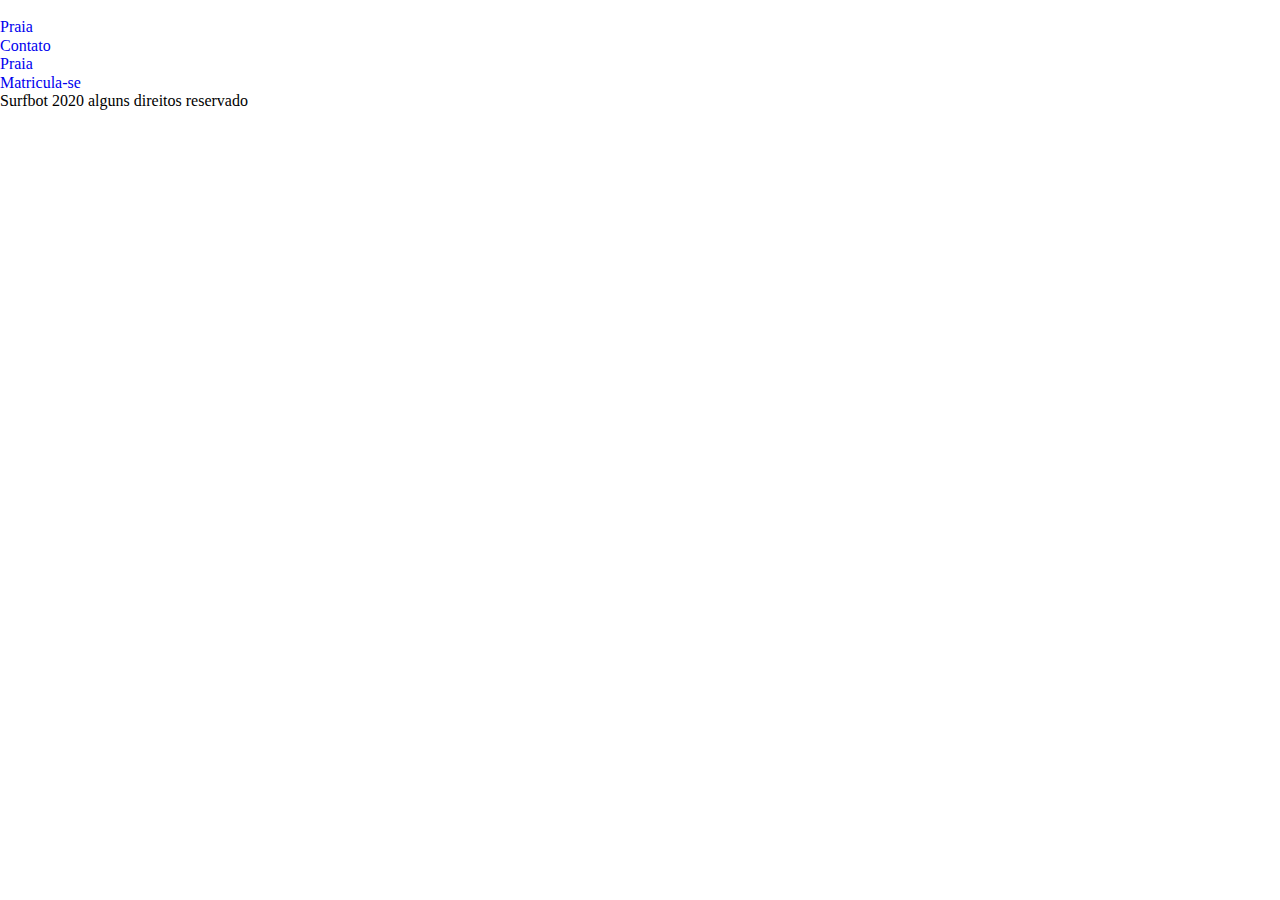
==== matricula.html @ 3543c526 "index" ====
<!DOCTYPE html>
<html lang="pt-pt">

<head>
    <meta charset="UTF-8">
    <meta name="viewport" content="width=device-width, initial-scale=1.0">
    <title>Faça sua matricula na Surfbot</title>
    <link rel="stylesheet" href="css/normalize.css">
    <link rel="stylesheet" href="css/reset.css">
    <link rel="stylesheet" href="css/grid.css">
    <link rel="stylesheet" href="css/style.css">
</head>

<body>
    <header>
        <div class="menu">
            <a href=""><img src="" alt=""></a>
            <div class="nav">
                <nav>
                    <li><a href="#">Praia</a></li>
                    <li><a href="#">Contato</a></li>
                    <li><a href="#">Praia</a></li>
                    <li><a href="#">Matricula-se</a></li>
                </nav>
            </div>
        </div>
    </header>

    <footer>
        <p>Surfbot 2020 alguns direitos reservado</p>
        <img src="" alt="">
    </footer>
</body>

</html>
---- css/grid.css ----
*, *:before, *:after {
  -webkit-box-sizing: border-box; 
  -moz-box-sizing: border-box; 
  box-sizing: border-box;
}

.container {
	width: 960px;
	margin: 0 auto;
	padding: 0px;
	position: relative;
}

.container:after, .container:before {
	content: " ";
	display: table;
}

.container:after {
	clear: both;
}

.grid-1, .grid-2, .grid-3, .grid-4, .grid-5, .grid-6, .grid-7, .grid-8, .grid-9, .grid-10, .grid-11, .grid-12, .grid-1-3 {
	float: left;
	margin-left: 10px;
	margin-right: 10px;
}

.grid-1 	{width: 40px;}
.grid-2 	{width: 100px;}
.grid-3 	{width: 160px;}
.grid-4 	{width: 220px;}
.grid-5 	{width: 280px;}
.grid-6 	{width: 340px;}
.grid-7 	{width: 400px;}
.grid-8 	{width: 460px;}
.grid-9 	{width: 520px;}
.grid-10 	{width: 580px;}
.grid-11 	{width: 640px;}
.grid-12 	{width: 700px;}
.grid-1-3	{width: 300px;}

@media only screen and (min-width: 768px) and (max-width: 959px) {
	.container {
		width: 768px;
	}

	.grid-1 	{width: 28px;}
	.grid-2 	{width: 76px;}
	.grid-3 	{width: 124px;}
	.grid-4 	{width: 172px;}
	.grid-5 	{width: 220px;}
	.grid-6 	{width: 268px;}
	.grid-7 	{width: 316px;}
	.grid-8 	{width: 364px;}
	.grid-9 	{width: 412px;}
	.grid-10 	{width: 460px;}
	.grid-11 	{width: 508px;}
	.grid-12 	{width: 556px;}
	.grid-1-3	{width: 236px;}
} 

@media only screen and (max-width: 767px) {
	.container {
		width: 300px;
	}

	.grid-1, .grid-2, .grid-3, .grid-4, .grid-5, .grid-6, .grid-7, .grid-8, .grid-9, .grid-10, .grid-11, .grid-12, .grid-1-3 {
		width: 300px;
		margin-bottom: 20px;
		float: none;
	}
}
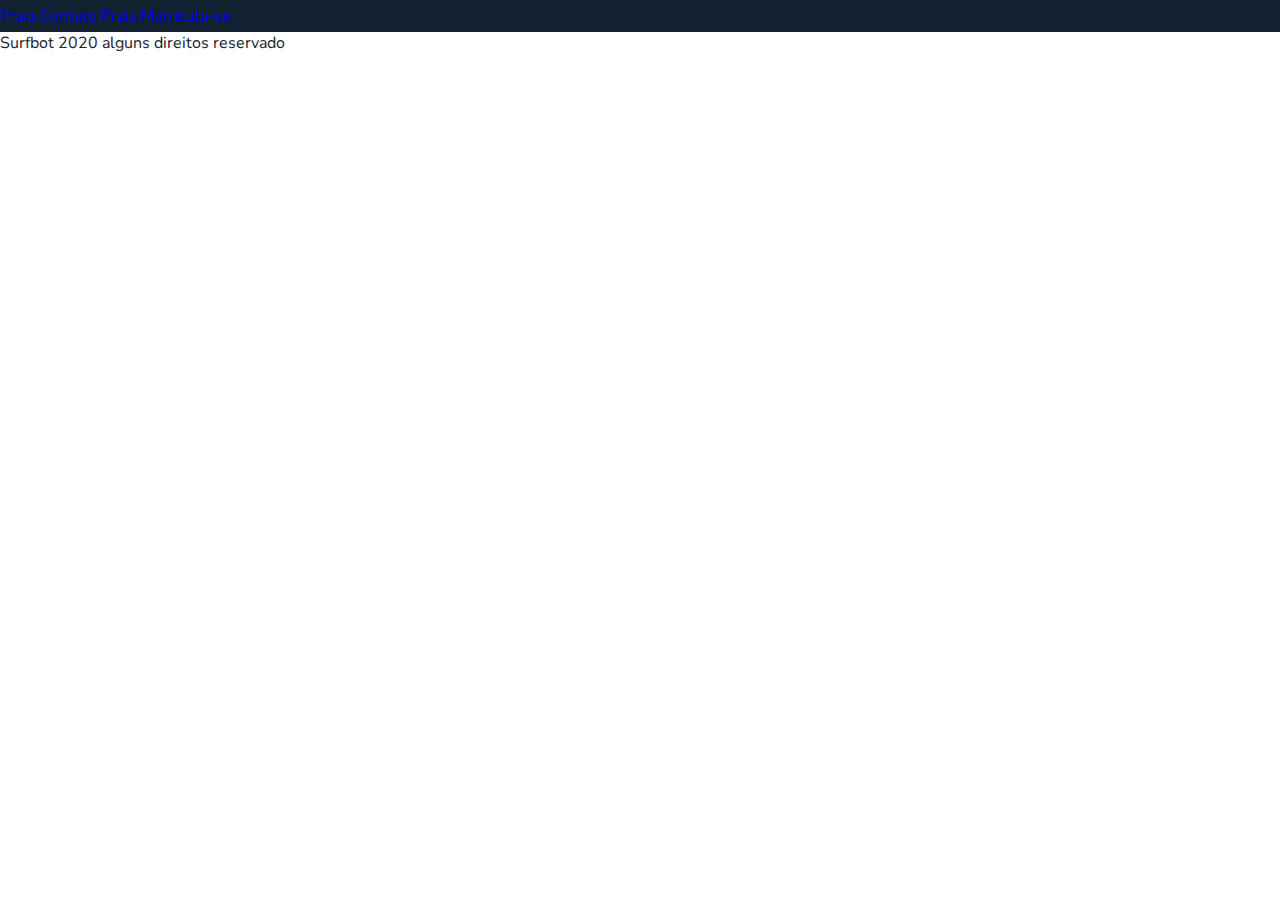
==== commit 5a998b78: "up" ====
--- a/matricula.html
+++ b/matricula.html
@@ -4,10 +4,8 @@
 <head>
     <meta charset="UTF-8">
     <meta name="viewport" content="width=device-width, initial-scale=1.0">
+    <link href="https://fonts.googleapis.com/css2?family=Alice&family=Nunito:ital,wght@0,700;1,400&display=swap" rel="stylesheet">
     <title>Faça sua matricula na Surfbot</title>
-    <link rel="stylesheet" href="css/normalize.css">
-    <link rel="stylesheet" href="css/reset.css">
-    <link rel="stylesheet" href="css/grid.css">
     <link rel="stylesheet" href="css/style.css">
 </head>
 
--- a/css/style.css
+++ b/css/style.css
@@ -0,0 +1,143 @@
+/* RESET */
+* {
+    box-sizing: border-box;
+}
+
+body {
+    font-family: 'Nunito', sans-serif;
+    color: #17222D;
+}
+
+body, p, h1, h2, h3, ul , li {
+    padding: 0;
+    margin: 0;
+}
+
+ul, li {
+    list-style: none;
+}
+
+img {
+    display: block;
+    max-width: 100%;
+}
+
+a {
+    text-decoration: none;
+}
+
+p {
+    font-family: 'Nunito', sans-serif;
+}
+
+/* GRID */
+
+.container {
+    max-width: 1200px;
+    margin: 0 auto;
+}
+
+.container::after, .container::before {
+    content: '';
+    display: table;
+    clear: both;
+}
+
+.grid-1, .grid-2, .grid-3, .grid-4, .grid-5, .grid-6, .grid-7, .grid-8, .grid-9, .grid-10, .grid-11, .grid-12 {
+    display: block;
+    min-height: 1px;
+    float: left;
+    margin-left: 15px;
+    margin-right: 15px;
+}
+
+.grid-1 {
+    width: calc(8.333% - 30px);
+}
+
+.grid-2 {
+    width: calc(16.666% - 30px);
+}
+
+.grid-3 {
+    width: calc(25% - 30px);
+}
+
+.grid-4 {
+    width: calc(33.333% - 30px);
+}
+
+.grid-5 {
+    width: calc(41.666% - 30px);
+}
+
+.grid-6 {
+    width: calc(50% - 30px);
+}
+
+.grid-7 {
+    width: calc(58.333% - 30px);
+}
+
+.grid-8 {
+    width: calc(66.666% - 30px);
+}
+
+.grid-9 {
+    width: calc(75% - 30px);
+}
+
+.grid-10 {
+    width: calc(83.333% - 30px);
+}
+
+.grid-11 {
+    width: calc(91.666% - 30px);
+}
+
+.grid-12 {
+    width: calc(100% - 30px);
+}
+
+@media only screen and (max-width: 768px) { 
+    .container {
+        max-width: 300px;
+    }
+    .grid-1, .grid-2, .grid-3, .grid-4, .grid-5, .grid-6, .grid-7, .grid-8, .grid-9, .grid-10, .grid-11, .grid-12 {
+        display: block;
+        float: none;
+        width: 100%;
+        margin-left: 0;
+        margin-right: 0;
+    }
+ }
+
+ /* HEADER */
+
+ .mensage {
+     width: 100%;
+     background-color: #1188EE;
+ }
+ .mensage p {
+     font-size: 14px;
+     padding: 10px 0;
+     color: #fff;
+ }
+
+ header {
+     background-color: #112130;
+     display: flex;
+     align-items: center;
+     padding: 5px 0;
+ }
+ header img {
+     height: 100%;
+ }
+
+ header nav {
+    text-align: end;
+ }
+
+ header nav li {
+     display: inline-block;
+ }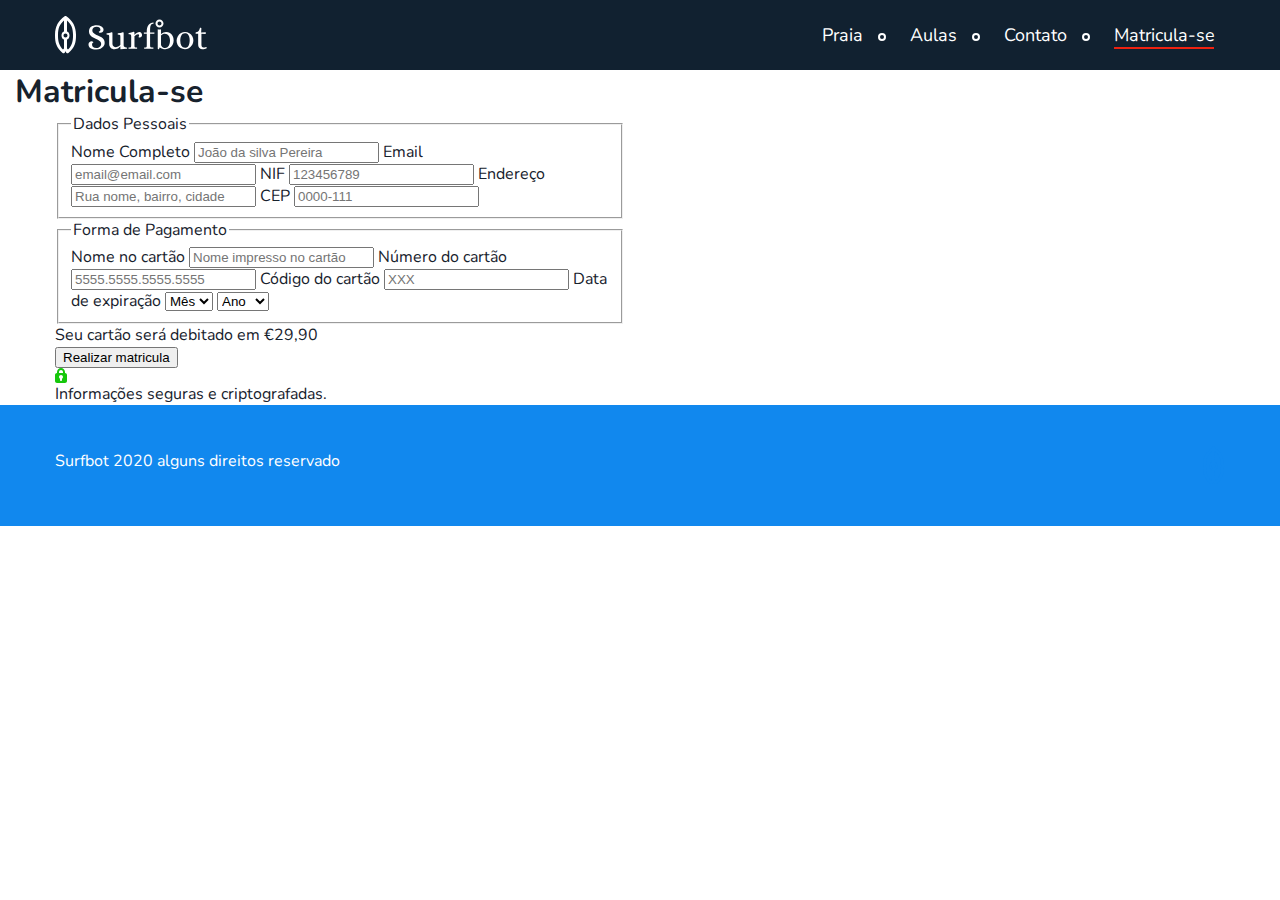
==== commit 398678e2: "up" ====
--- a/matricula.html
+++ b/matricula.html
@@ -4,29 +4,115 @@
 <head>
     <meta charset="UTF-8">
     <meta name="viewport" content="width=device-width, initial-scale=1.0">
-    <link href="https://fonts.googleapis.com/css2?family=Alice&family=Nunito:ital,wght@0,700;1,400&display=swap" rel="stylesheet">
-    <title>Faça sua matricula na Surfbot</title>
+    <link href="https://fonts.googleapis.com/css2?family=Alice&family=Nunito:wght@400;700&display=swap"
+        rel="stylesheet">
+    <title>Complete sua matricula na Surfbot</title>
     <link rel="stylesheet" href="css/style.css">
 </head>
 
 <body>
     <header>
-        <div class="menu">
-            <a href=""><img src="" alt=""></a>
-            <div class="nav">
-                <nav>
-                    <li><a href="#">Praia</a></li>
-                    <li><a href="#">Contato</a></li>
-                    <li><a href="#">Praia</a></li>
-                    <li><a href="#">Matricula-se</a></li>
-                </nav>
-            </div>
+        <div class="header-menu container">
+            <a class="grid-4" href="index.html">
+                <img src="assets/surfbot-logo.svg" alt="logo surfbot">
+            </a>
+            <nav class="grid-8">
+                <li><a href="#praia">Praia</a></li>
+                <li><a href="#aulas">Aulas</a></li>
+                <li><a href="#contato">Contato</a></li>
+                <li><a href="matricula.html">Matricula-se</a></li>
+            </nav>
         </div>
     </header>
 
+    <section class="info-matricula">
+            <h1 class="container grid-12">Matricula-se</h1>
+    </section>
+
+    <section class="cadastro">
+        <div class="container">
+            <div class="matricula grid-6">
+                <form action="" class="">
+                    <fieldset>
+                        <legend>Dados Pessoais</legend>
+                        <label for="name">Nome Completo</label>
+                        <input type="text" placeholder="João da silva Pereira" name="name">
+
+                        <label for="email">Email</label>
+                        <input type="email" placeholder="email@email.com" name="email">
+
+                        <label for="nif">NIF</label>
+                        <input type="text" placeholder="123456789" name="nif">
+
+                        <label for="endereço">Endereço</label>
+                        <input type="text" placeholder="Rua nome, bairro, cidade" name="endereço">
+
+                        <label for="cep">CEP</label>
+                        <input type="text" placeholder="0000-111" name="cep">
+                    </fieldset>
+
+                    <fieldset>
+                        <legend>Forma de Pagamento</legend>
+
+                        <label for="name-card">Nome no cartão</label>
+                        <input type="text" placeholder="Nome impresso no cartão" name="name-card">
+
+                        <label for="numero-card">Número do cartão</label>
+                        <input type="text" placeholder="5555.5555.5555.5555" name="numero-card">
+
+                        <label for="codigocard">Código do cartão</label>
+                        <input type="text" placeholder="XXX" name="codigo-card">
+
+                        <label for="data-ex">Data de expiração</label>
+                        <select name="mes" id="data-ex">
+                            <option selected>Mês</option>
+                            <option value="1">1</option>
+                            <option value="2">2</option>
+                            <option value="3">3</option>
+                            <option value="4">4</option>
+                            <option value="5">5</option>
+                            <option value="6">6</option>
+                            <option value="7">7</option>
+                            <option value="8">8</option>
+                            <option value="9">9</option>
+                            <option value="10">10</option>
+                            <option value="11">11</option>
+                            <option value="12">12</option>
+                        </select>
+
+                        <select name="ano">
+                            <option selected>Ano</option>
+                            <option value="2020">2020</option>
+                            <option value="2021">2021</option>
+                            <option value="2022">2022</option>
+                            <option value="2023">2023</option>
+                            <option value="2024">2024</option>
+                            <option value="2025">2025</option>
+                            <option value="2026">2026</option>
+                            <option value="2027">2027</option>
+                            <option value="2028">2028</option>
+                            <option value="2029">2029</option>
+                            <option value="2030">2030</option>
+                        </select>
+                    </fieldset>
+
+                    <p>Seu cartão será debitado em €29,90</p>
+                    <button type="submit">Realizar matricula</button>
+                    <p><img src="assets/cadeado.svg" alt="">Informações seguras e criptografadas.</p>
+                </form>
+            </div>
+
+        </div>
+    </section>
+
     <footer>
-        <p>Surfbot 2020 alguns direitos reservado</p>
-        <img src="" alt="">
+        <div class="container">
+            <p class="grid-11">Surfbot 2020 alguns direitos reservado</p>
+            <a href="" class="grid-1">
+                <img src="assets/surfbot-icon.svg" alt="Logo">
+            </a>
+
+        </div>
     </footer>
 </body>
 
--- a/css/style.css
+++ b/css/style.css
@@ -51,93 +51,551 @@
     margin-right: 15px;
 }
 
-.grid-1 {
-    width: calc(8.333% - 30px);
-}
-
-.grid-2 {
-    width: calc(16.666% - 30px);
-}
-
-.grid-3 {
-    width: calc(25% - 30px);
-}
-
-.grid-4 {
-    width: calc(33.333% - 30px);
-}
-
-.grid-5 {
-    width: calc(41.666% - 30px);
-}
-
-.grid-6 {
-    width: calc(50% - 30px);
-}
-
-.grid-7 {
-    width: calc(58.333% - 30px);
-}
-
-.grid-8 {
-    width: calc(66.666% - 30px);
-}
-
-.grid-9 {
-    width: calc(75% - 30px);
-}
-
-.grid-10 {
-    width: calc(83.333% - 30px);
-}
-
-.grid-11 {
-    width: calc(91.666% - 30px);
-}
-
-.grid-12 {
-    width: calc(100% - 30px);
-}
-
-@media only screen and (max-width: 768px) { 
+.grid-1 {width: 70px;}
+.grid-2 {width: 170px;}
+.grid-3 {width: 270px;}
+.grid-4 {width: 370px;}
+.grid-5 {width: 470px;}
+.grid-6 {width: 570px;}
+.grid-7 {width: 670px;}
+.grid-8 {width: 770px;}
+.grid-9 {width: 870px;}
+.grid-10 {width: 970px;}
+.grid-11 {width: 1070px;}
+.grid-12 {width: 1170px;}
+.grid-1-3 {width: 370px;}
+
+@media only screen and (min-width: 500px) and  (max-width: 768px) { 
     .container {
-        max-width: 300px;
+        max-width: 600px;
     }
-    .grid-1, .grid-2, .grid-3, .grid-4, .grid-5, .grid-6, .grid-7, .grid-8, .grid-9, .grid-10, .grid-11, .grid-12 {
-        display: block;
-        float: none;
-        width: 100%;
-        margin-left: 0;
-        margin-right: 0;
-    }
+
+    .grid-1 {width: 70px;}
+    .grid-2 {width: 170px;}
+    .grid-3 {width: 270px;}
+    .grid-4 {width: 370px;}
+    .grid-5 {width: 470px;}
+    .grid-6 {width: 570px;}
+    .grid-7 {width: 670px;}
+    .grid-8 {width: 770px;}
+    .grid-9 {width: 870px;}
+    .grid-10 {width: 970px;}
+    .grid-11 {width: 1070px;}
+    .grid-12 {width: 1170px;}
+    .grid-1-3 {width: 370px;}
  }
 
  /* HEADER */
 
- .mensage {
+ .header-info {
      width: 100%;
      background-color: #1188EE;
  }
- .mensage p {
+ .header-info p {
      font-size: 14px;
-     padding: 10px 0;
-     color: #fff;
- }
-
- header {
+     padding: 5px 0;
+     color: rgba(255, 255, 255, 0.774);
+ }
+
+ header  {
      background-color: #112130;
-     display: flex;
-     align-items: center;
-     padding: 5px 0;
- }
- header img {
-     height: 100%;
- }
-
- header nav {
+     width: 100%;
+ }
+
+ .header-menu {
+    display: flex;
+    align-items: center;
+    padding: 5px 0;
+ }
+
+ .header-menur,a {
+     padding: 11px 0;
+ }
+
+ .header-menu nav {
     text-align: end;
  }
 
- header nav li {
+ .header-menu nav li {
      display: inline-block;
- }+ }
+
+ .header-menu nav li a {
+    font-family: 'Nunito', sans-serif;
+    font-size: 1.125em;
+    color: #fff;
+    padding: 10px;
+}
+
+.header-menu nav li a::after {
+    content: "";
+    display: inline-block;
+    width: 8px;
+    height: 8px;
+    box-sizing: border-box;
+    border-radius: 50%;
+    border: 2px solid #fff;
+    margin-left: 15px;
+}
+
+.header-menu nav li:last-child a::after {
+    display: block;
+    width: 100px;
+    height: 2px;
+    border: none;
+    border-radius: 0;
+    margin-left: 10px;
+    background: #EE2211;
+    position: absolute;
+}
+
+/* Intro */
+.intro {
+    padding: 260px 0 60px 0;
+    background: url("../assets/bg-intro.jpg") no-repeat center center;
+    background-size: cover;
+}
+
+.intro h1 {
+    font-size: 64px;
+    color: #fff;
+    font-family: Alice, serif;
+}
+
+.intro form {
+    display: flex;
+    flex-wrap: wrap;
+    margin-top: 20px;
+}
+
+.intro form label {
+    display: none;
+}
+
+.intro form input {
+    margin-left: auto;
+    flex: 1;
+    max-width: 285px;
+    outline: none;
+    border: none;
+    padding: 15px;
+    border-radius: 5px 0 0 5px;
+    box-shadow: 0px 5px 5px rgba(23, 34, 45, 0.4);
+}
+
+.intro form button {
+    border-radius: 0 5px 5px 0;
+    border: none;
+    background-color: #EE2211;
+    font-family: 'Nunito', sans-serif;
+    color: #fff;
+    text-transform: uppercase;
+    box-shadow: 0px 5px 3px rgba(23, 34, 45, 0.4);
+    font-size: 1.125em;
+    font-weight: bold;
+    padding: 10px;
+    cursor: pointer;
+}
+
+.intro form button img {
+    margin: 6px 0 0 10px;
+    display: inline-block;
+}
+
+/* Praia */
+/* Praia Info*/
+.praia {
+    padding: 60px 0;
+}
+
+.praia-info .mapa{
+    position: relative;
+    top: -60px;
+    left: 15px;   
+}
+
+.praia-info h3 {
+    font-size: 14px;
+    font-family: Nunito, sans-serif;
+    text-transform: uppercase;
+    font-weight: bold;
+    margin-top: -30px;
+    margin-left: 15px;
+}
+
+.praia-info h3::before {
+    content: "";
+    display: inline-block;
+    margin-right: 10px;
+    box-sizing: border-box;
+    width: 8px;
+    height: 8px;
+    border: 2px solid #EE2211;
+    border-radius: 50%;
+}
+
+.praia-info ul {
+    margin-left: 15px;
+}
+
+.praia-info li {
+    font-size: 14px;
+    color: #bbccdd;
+    line-height: 2;
+}
+
+.praia-info li::before {
+    content: "";
+    display: inline-block;
+    margin-right: 10px;
+    box-sizing: border-box;
+    width: 10px;
+    height: 2px;
+    background: #17222D;
+}
+
+.praia-info li span {
+    color: #17222D;
+    font-weight: bold;
+}
+
+/* Praia sobre*/
+.praia-sobre {
+    padding-left: 90px;
+}
+
+.praia-sobre h2 {
+    font-size: 60px;
+    font-family: Alice, serif;
+    line-height: 90%;
+}
+
+.praia-sobre h2 span {
+    color: #1188EE;
+}
+
+.praia-sobre ul {
+    padding: 60px 0 30px 0;
+}
+
+.praia-sobre ul li {
+    font-size: 24px;
+    font-weight: normal;
+    padding: 30px 0;
+    border-bottom: 2px solid #EFF4F9
+}
+
+.praia-sobre ul li:first-child {
+    border-top: 2px solid #EFF4F9;
+}
+
+.praia-sobre ul li span {
+    display: inline-block;
+    position: relative;
+    top: -10px;
+}
+
+.praia-sobre li::before {
+    content: "";
+    display: inline-block;
+    width: 80px;
+    height: 65px;
+    position: relative;
+    top: 15px;
+}
+
+.chinelo::before {
+    background: url(../assets/sandalhas.svg) no-repeat;
+}
+
+.coco::before {
+    background: url(../assets/coco.svg) no-repeat;
+}
+
+
+.boia::before {
+    background: url(../assets/boia.svg) no-repeat;
+}
+
+.praia-sobre p {
+    font-size: 18px;
+    line-height: 120%;
+    margin-bottom: 30px;
+}
+
+/* Aulas */
+
+.aulas {
+    background: #EFF4F9;
+    padding-bottom: 60px;
+}
+
+.aulas::before {
+    content: "";
+    display: block;
+    margin: 0 auto;
+    height: 63px;
+    background: url(../assets/onda.svg) no-repeat center ;
+    position: relative;
+    top: -25px;
+}
+
+.aulas h2 {
+    font-family: "Alice", serif;
+    font-size: 64px;
+    text-align: center;
+    margin-bottom: 30px;
+}
+
+.aulas-item {
+    background: #fff;
+    padding: 30px 60px;
+    border-radius: 5px;
+    box-shadow: 0px 10px 10px rgba(187, 204, 221, 0.4), 0px 5px 5px rgba(187, 204, 221, 0.4);
+}
+
+.aulas-item::before {
+    content: "";
+    display: block;
+    margin: -55px auto 0 auto;
+    background: url(../assets/surfbot-icon.svg);
+    height: 40px;
+}
+
+.infantil::before {
+    width: 21px;
+}
+
+.adulto::before {
+    width: 43px;
+}
+.profissional::before {
+    width: 66px;
+}
+
+.aulas-item h3 {
+    text-transform: uppercase;
+    font-size: 1.5em;
+    text-align: center;
+    margin-bottom: 30px;
+}
+
+.aulas ul {
+    padding: 20px 0;
+    border-top: 2px solid #EFF4F9;
+    border-bottom: 2px solid #EFF4F9;
+    margin-bottom: 15px;
+}
+
+.aulas-item li {
+    font-size: 0.875em;
+    line-height: 2.125em;
+}
+
+.aulas-item li::before {
+    content: "";
+    box-sizing: border-box;
+    display: inline-block;
+    width: 8px;
+    height: 8px;
+    border: 2px solid #ff3726;
+    border-radius: 50%;
+    margin-right: 10px;
+    margin-bottom: 1px;
+}
+
+.aulas-item p {
+    font-size: 0.875em;
+    color: #1188EE;
+    font-weight: bold;
+    margin-bottom: 30px;
+}
+
+.aulas-item a {
+    text-transform: uppercase;
+    font-weight: bold;
+    font-size: 1.125em;
+    background: #445566;
+    padding: 10px 15px;
+    display: block;
+    color: #fff;
+    border-radius: 5px;
+}
+
+.aulas-item a::after{
+    content: "";
+    display: inline-block;
+    background: url(../assets/seta.svg) no-repeat center center;
+    width: 14.5px;
+    height: 16px;
+    float: right;
+    border-radius: 5px;
+}
+
+.aulas > p {
+    font-size: 1.125em;
+    text-align: center;
+    max-width: 419px;
+    margin: 0 auto;
+}
+
+.aulas .red {
+    color: #ff3726;
+    font-weight: bold;
+}
+
+.aulas .underline::before {
+    content: "";
+    display: inline-block;
+    height: 2px;
+    width: 90px;
+    position: absolute;
+    background: #ff3726;
+    margin-top: 20px;
+}
+
+/* Quote */
+.quote {
+    background: url(../assets/foto-quote.jpg);
+    background-size: cover;
+    padding: 120px 0;
+}
+
+.quote p {
+    font-family: Alice, serif;
+    font-size: 4.5em;
+    color: #fff;
+    max-width: 630px;
+    margin: 0 auto;
+    text-align: center;
+}
+
+.quote cite {
+    display: block;
+    color: #fff;
+    font-weight: bold;
+    text-align: center;
+    margin: 0 auto;
+    font-size: 1.125em;
+    font-style: normal;
+}
+
+/* Contato */
+.contato {
+    padding: 60px 0;
+}
+
+.contato h2 {
+    font-family: Alice, serif;
+    font-size: 4.5em;
+    font-weight: normal;
+    text-align: center;
+}
+
+.contato form {
+    display: flex;
+    flex-direction: column;
+    border-right: 2px solid #EFF4F9;
+}
+
+.contato label {
+    font-family: Nunito, sans-serif;
+    font-size: 1.125em;
+    color: #17222D;
+}
+
+.contato input, .contato textarea {
+    font-family: Nunito, sans-serif;
+    font-size: 1.125em;
+    color: #17222D;
+    margin-bottom: 5px;
+    background: #EFF4F9;
+    box-shadow: 0px 2px 2px rgba(187, 204, 221, 0.4);
+    border-radius: 5px;
+    border: none;
+    outline: none;
+    padding: 10px;
+    max-width: 470px;
+}
+
+.contato button {
+    max-width: 250px;
+    padding: 10px 15px;
+    background: #445566;
+    box-shadow: 0px 2px 2px rgba(187, 204, 221, 0.4);
+    border-radius: 5px;
+    border: none;
+    cursor: pointer;
+    color: #fff;
+    text-transform: uppercase;
+    font-size: 1.125em;
+    margin-top: 30px;
+}
+
+.contato button img {
+    float: right;
+}
+
+/* Dados */
+.dados {
+    background: url(../assets/bg-icones.svg)
+}
+
+.dados h3 {
+    font-size: 1.125em;
+    font-weight: bold;
+    color: #445566;
+}
+
+.dados ul {
+    border-bottom: 2px solid #EFF4F9;
+    padding: 15px 0;
+    max-width: 270px;
+}
+
+.dados ul:last-child {
+    border: none
+}
+
+.dados a {
+    font-size: 1.125em;
+    font-weight: bold;
+    color: #445566;
+    text-transform: uppercase;
+}
+
+.dados a::after {
+    content: "";
+    display: inline-block;
+    background: url(../assets/seta.svg);
+    width: 16px;
+    height: 18px;
+    margin-left: 10px;
+}
+
+.horario::before {
+    content: "";
+    display: inline-block;
+    box-sizing: border-box;
+    width: 6px;
+    height: 6px;
+    border: 2px solid #11dd44;
+    border-radius: 50%;
+    margin: 0 5px 3px -11px;
+}
+
+/* Footer */
+footer {
+    padding: 30px 0;
+    color: #fff;
+    background: #1188ee;
+}
+
+footer p {
+    margin-top: 15px;
+}
+
+footer a img {
+    float: right;
+    color: #fff;
+}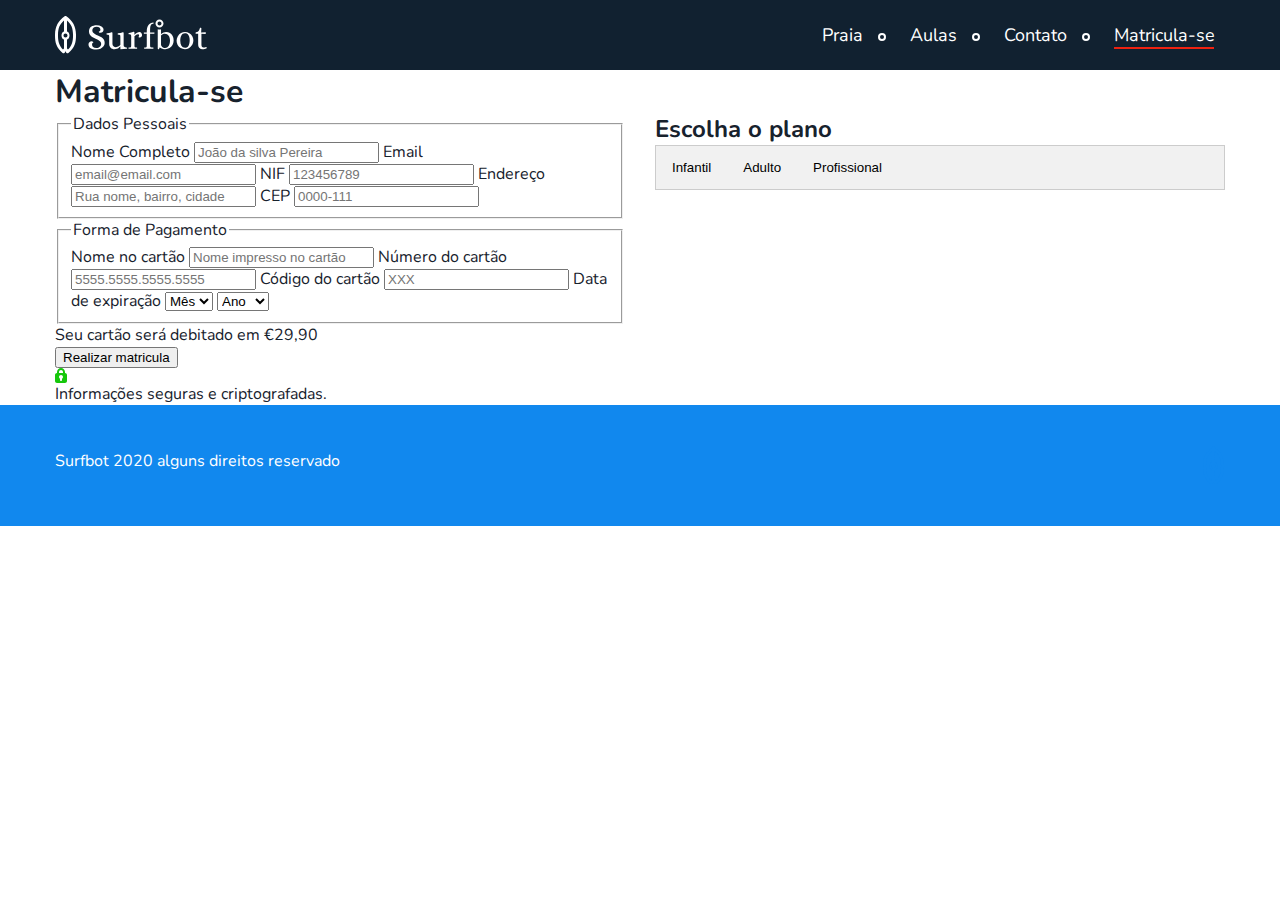
==== commit 8c7d7b29: "up" ====
--- a/matricula.html
+++ b/matricula.html
@@ -26,7 +26,9 @@
     </header>
 
     <section class="info-matricula">
-            <h1 class="container grid-12">Matricula-se</h1>
+        <div class="container">
+            <h1 class="grid-12">Matricula-se</h1>
+        </div>
     </section>
 
     <section class="cadastro">
@@ -102,6 +104,55 @@
                 </form>
             </div>
 
+            <div class="plano grid-6">
+                <h2>Escolha o plano</h2>
+                <div class="tab">
+                    <button class="tablinks" onclick="openCity(event, 'Infantil')">Infantil</button>
+                    <button class="tablinks" onclick="openCity(event, 'Adulto')">Adulto</button>
+                    <button class="tablinks" onclick="openCity(event, 'Profissional')">Profissional</button>
+                </div>
+
+                <!-- Tab content -->
+                <div id="Infantil" class="tabcontent">
+                    <li class="aulas-item infantil matricula">
+                        <h3>Infantil</h3>
+                        <ul>
+                            <li>Publico entre 5 e 15 anos</li>
+                            <li>Equipamentos Fornecidos</li>
+                            <li>Horários de Sex. á Sab.</li>
+                            <li>2 horas seguidas de aula</li>
+                        </ul>
+                        <p>R$49,00/Aula</p>
+                    </li>
+                </div>
+
+                <div id="Adulto" class="tabcontent">
+                    <li class="aulas-item adulto matricula">
+                        <h3>Adulto</h3>
+                        <ul>
+                            <li>Publico entre 5 e 15 anos</li>
+                            <li>Equipamentos Fornecidos</li>
+                            <li>Horários de Sex. á Sab.</li>
+                            <li>2 horas seguidas de aula</li>
+                        </ul>
+                        <p>R$49,00/Aula</p>
+                    </li>
+                </div>
+
+                <div id="Profissional" class="tabcontent">
+                    <li class="aulas-item infantil matricula">
+                        <h3>Profissional</h3>
+                        <ul>
+                            <li>Publico entre 5 e 15 anos</li>
+                            <li>Equipamentos Fornecidos</li>
+                            <li>Horários de Sex. á Sab.</li>
+                            <li>2 horas seguidas de aula</li>
+                        </ul>
+                        <p>R$49,00/Aula</p>
+                    </li>
+                </div>
+            </div>
+
         </div>
     </section>
 
@@ -114,6 +165,7 @@
 
         </div>
     </footer>
+    <script src="scripts.js"></script>
 </body>
 
 </html>--- a/css/style.css
+++ b/css/style.css
@@ -598,4 +598,41 @@
 footer a img {
     float: right;
     color: #fff;
-}+}
+
+/* Matricula Plano*/
+/* Style the tab */
+.tab {
+    overflow: hidden;
+    border: 1px solid #ccc;
+    background-color: #f1f1f1;
+  }
+  
+  /* Style the buttons that are used to open the tab content */
+  .tab button {
+    background-color: inherit;
+    float: left;
+    border: none;
+    outline: none;
+    cursor: pointer;
+    padding: 14px 16px;
+    transition: 0.3s;
+  }
+  
+  /* Change background color of buttons on hover */
+  .tab button:hover {
+    background-color: #ddd;
+  }
+  
+  /* Create an active/current tablink class */
+  .tab button.active {
+    background-color: #ccc;
+  }
+  
+  /* Style the tab content */
+  .tabcontent {
+    display: none;
+    padding: 6px 12px;
+    border: 1px solid #ccc;
+    border-top: none;
+  }
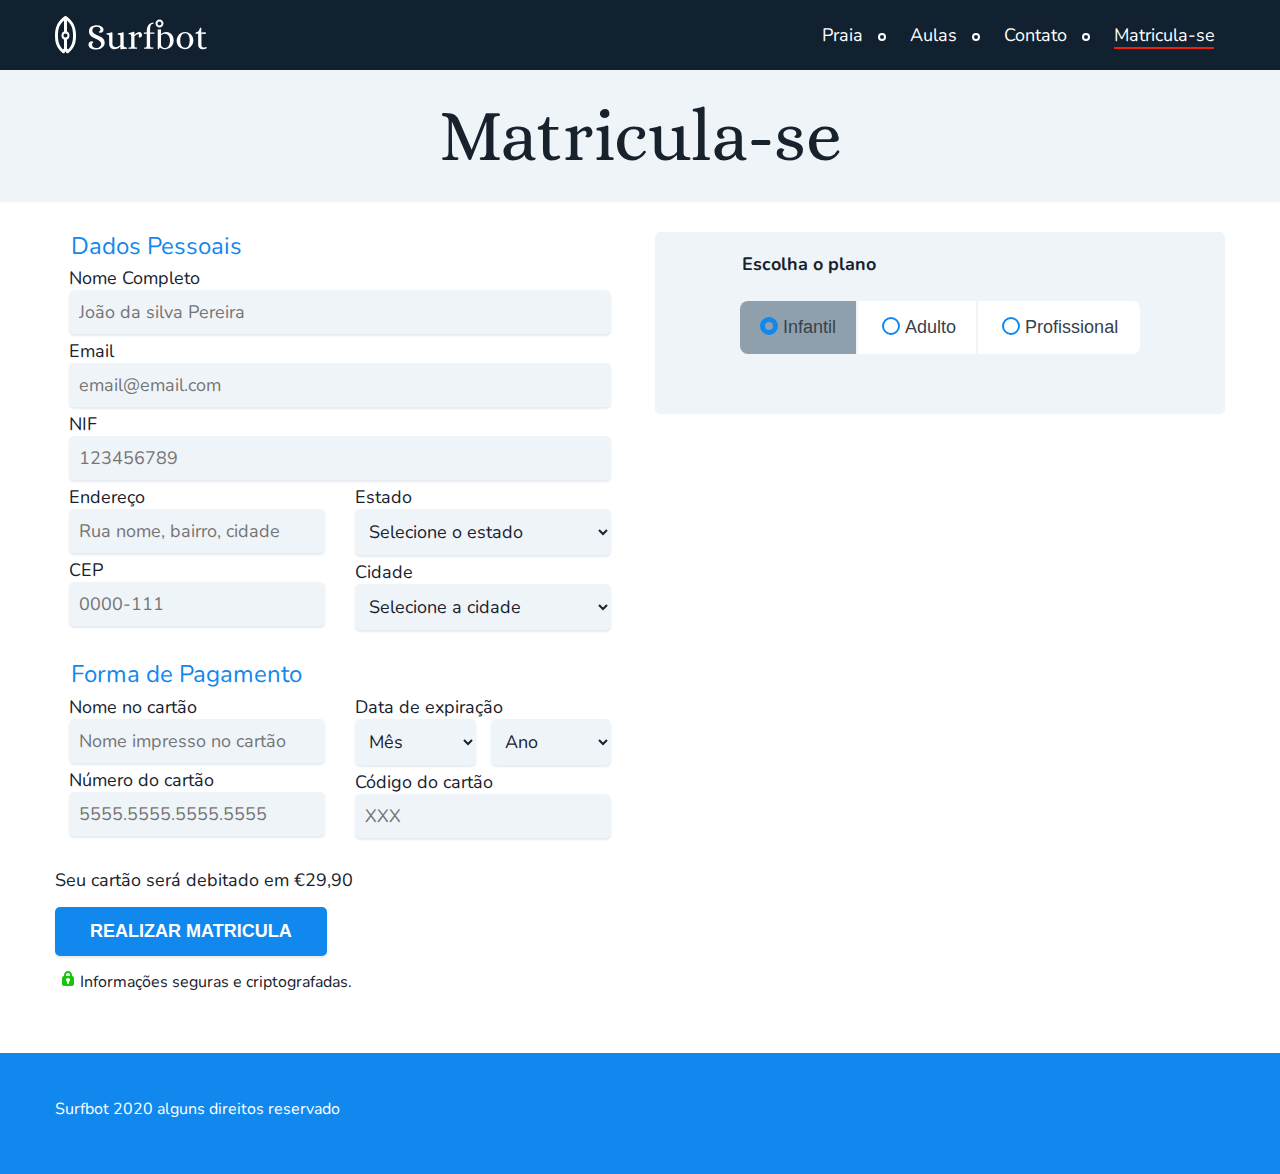
==== commit 4b6d951b: "up" ====
--- a/matricula.html
+++ b/matricula.html
@@ -46,68 +46,94 @@
                         <label for="nif">NIF</label>
                         <input type="text" placeholder="123456789" name="nif">
 
-                        <label for="endereço">Endereço</label>
-                        <input type="text" placeholder="Rua nome, bairro, cidade" name="endereço">
+                        <div class="endereco">
+                            <div>
+                                <label for="endereco">Endereço</label>
+                                <input type="text" placeholder="Rua nome, bairro, cidade" name="endereço">
 
-                        <label for="cep">CEP</label>
-                        <input type="text" placeholder="0000-111" name="cep">
+                                <label for="cep">CEP</label>
+                                <input type="text" placeholder="0000-111" name="cep">
+
+                            </div>
+                            <div>
+                                <label for="estado">Estado</label>
+                                <select name="estado" id="estado">
+                                    <option selected>Selecione o estado</option>
+                                    <option value="SP">SP</option>
+                                    <option value="MG">MG</option>
+                                </select>
+
+                                <label for="cidade">Cidade</label>
+                                <select name="cidade" id="cidade">
+                                    <option selected>Selecione a cidade</option>
+                                    <option value="Ipatinga">Ipatinga</option>
+                                    <option value="BH">BH</option>
+                                </select>
+                            </div>
+
+                        </div>
                     </fieldset>
 
                     <fieldset>
                         <legend>Forma de Pagamento</legend>
+                        <div class="pagar">
+                            <div>
+                                <label for="name-card">Nome no cartão</label>
+                                <input type="text" placeholder="Nome impresso no cartão" name="name-card">
 
-                        <label for="name-card">Nome no cartão</label>
-                        <input type="text" placeholder="Nome impresso no cartão" name="name-card">
+                                <label for="numero-card">Número do cartão</label>
+                                <input type="text" placeholder="5555.5555.5555.5555" name="numero-card">
+                            </div>
+                            <div>
+                                <label for="data-ex">Data de expiração</label>
+                                <div class="data">
+                                    <select name="mes" id="data-ex">
+                                        <option selected>Mês</option>
+                                        <option value="1">1</option>
+                                        <option value="2">2</option>
+                                        <option value="3">3</option>
+                                        <option value="4">4</option>
+                                        <option value="5">5</option>
+                                        <option value="6">6</option>
+                                        <option value="7">7</option>
+                                        <option value="8">8</option>
+                                        <option value="9">9</option>
+                                        <option value="10">10</option>
+                                        <option value="11">11</option>
+                                        <option value="12">12</option>
+                                    </select>
 
-                        <label for="numero-card">Número do cartão</label>
-                        <input type="text" placeholder="5555.5555.5555.5555" name="numero-card">
-
-                        <label for="codigocard">Código do cartão</label>
-                        <input type="text" placeholder="XXX" name="codigo-card">
-
-                        <label for="data-ex">Data de expiração</label>
-                        <select name="mes" id="data-ex">
-                            <option selected>Mês</option>
-                            <option value="1">1</option>
-                            <option value="2">2</option>
-                            <option value="3">3</option>
-                            <option value="4">4</option>
-                            <option value="5">5</option>
-                            <option value="6">6</option>
-                            <option value="7">7</option>
-                            <option value="8">8</option>
-                            <option value="9">9</option>
-                            <option value="10">10</option>
-                            <option value="11">11</option>
-                            <option value="12">12</option>
-                        </select>
-
-                        <select name="ano">
-                            <option selected>Ano</option>
-                            <option value="2020">2020</option>
-                            <option value="2021">2021</option>
-                            <option value="2022">2022</option>
-                            <option value="2023">2023</option>
-                            <option value="2024">2024</option>
-                            <option value="2025">2025</option>
-                            <option value="2026">2026</option>
-                            <option value="2027">2027</option>
-                            <option value="2028">2028</option>
-                            <option value="2029">2029</option>
-                            <option value="2030">2030</option>
-                        </select>
+                                    <select name="ano">
+                                        <option selected>Ano</option>
+                                        <option value="2020">2020</option>
+                                        <option value="2021">2021</option>
+                                        <option value="2022">2022</option>
+                                        <option value="2023">2023</option>
+                                        <option value="2024">2024</option>
+                                        <option value="2025">2025</option>
+                                        <option value="2026">2026</option>
+                                        <option value="2027">2027</option>
+                                        <option value="2028">2028</option>
+                                        <option value="2029">2029</option>
+                                        <option value="2030">2030</option>
+                                    </select>
+                                </div>
+                                <label for="codigocard">Código do cartão</label>
+                                <input type="text" placeholder="XXX" name="codigo-card">
+                            </div>
+                        </div>
                     </fieldset>
 
                     <p>Seu cartão será debitado em €29,90</p>
                     <button type="submit">Realizar matricula</button>
-                    <p><img src="assets/cadeado.svg" alt="">Informações seguras e criptografadas.</p>
+                    <p class="cadeado">Informações seguras e criptografadas.</p>
                 </form>
             </div>
 
             <div class="plano grid-6">
                 <h2>Escolha o plano</h2>
                 <div class="tab">
-                    <button class="tablinks" onclick="openCity(event, 'Infantil')">Infantil</button>
+                    <button class="tablinks active" onclick="openCity(event, 'Infantil')">Infantil</button>
                     <button class="tablinks" onclick="openCity(event, 'Adulto')">Adulto</button>
                     <button class="tablinks" onclick="openCity(event, 'Profissional')">Profissional</button>
                 </div>
@@ -122,7 +148,7 @@
                             <li>Horários de Sex. á Sab.</li>
                             <li>2 horas seguidas de aula</li>
                         </ul>
-                        <p>R$49,00/Aula</p>
+                        <p>€29,00/Aula</p>
                     </li>
                 </div>
 
@@ -130,12 +156,12 @@
                     <li class="aulas-item adulto matricula">
                         <h3>Adulto</h3>
                         <ul>
-                            <li>Publico entre 5 e 15 anos</li>
+                            <li>Publico entre 16 e 59 anos</li>
                             <li>Equipamentos Fornecidos</li>
                             <li>Horários de Sex. á Sab.</li>
-                            <li>2 horas seguidas de aula</li>
+                            <li>3 horas seguidas de aula</li>
                         </ul>
-                        <p>R$49,00/Aula</p>
+                        <p>€49,00/Aula</p>
                     </li>
                 </div>
 
@@ -143,12 +169,12 @@
                     <li class="aulas-item infantil matricula">
                         <h3>Profissional</h3>
                         <ul>
-                            <li>Publico entre 5 e 15 anos</li>
-                            <li>Equipamentos Fornecidos</li>
+                            <li>Experiência de 3 anos no surf</li>
+                            <li>Você deve trazer o equipamento</li>
                             <li>Horários de Sex. á Sab.</li>
-                            <li>2 horas seguidas de aula</li>
+                            <li>4 horas seguidas de aula</li>
                         </ul>
-                        <p>R$49,00/Aula</p>
+                        <p>€79,00/Aula</p>
                     </li>
                 </div>
             </div>
--- a/css/style.css
+++ b/css/style.css
@@ -335,7 +335,7 @@
     display: block;
     margin: 0 auto;
     height: 63px;
-    background: url(../assets/onda.svg) no-repeat center ;
+    background: url(../assets/onda.svg) no-repeat center;
     position: relative;
     top: -25px;
 }
@@ -600,23 +600,178 @@
     color: #fff;
 }
 
+/* Matricula Info */
+.info-matricula{
+    padding: 25px 0;
+    background: #EFF4F9;
+}
+
+.info-matricula h1 {
+    font-family: Alice, serif;
+    font-size: 4.5em;
+    color: #17222D;
+    text-align: center;
+    font-weight: normal;
+}
+
+/* Cadastro */
+
+.cadastro {
+    padding: 30px 0 60px 0;
+}
+
+.matricula p:first-of-type {
+    font-size: 18px;
+}
+
+.matricula button {
+    padding: 14px 35px;
+    background: #1188EE;
+    box-shadow: 0px 2px 2px rgba(187, 204, 221, 0.4);
+    border-radius: 5px;
+    border: none;
+    cursor: pointer;
+    color: #fff;
+    text-transform: uppercase;
+    font-size: 1.125em;
+    font-weight: bold;
+    margin: 15px 0;
+}
+.matricula button:hover {
+    background: #0066DD;
+}
+
+.cadeado::after {
+    content: "";
+    display: inline-block;
+    width: 15px;
+    height: 15px;
+    background: url(../assets/cadeado.svg) no-repeat center;
+    float: left;
+    padding-left: 10px;
+}
+
+
+.matricula fieldset {
+    border: none;
+    margin-bottom: 15px;
+}
+
+.matricula fieldset legend {
+    font-size: 24px;
+    font-family: Nunito, sans-serif;
+    line-height: 120%;
+    color: #1188EE;
+}
+
+.matricula label {
+    font-family: Nunito, sans-serif;
+    font-size: 1.125em;
+    color: #17222D;
+    display: block;
+}
+
+.matricula input, .matricula select {
+    font-family: Nunito, sans-serif;
+    font-size: 1.125em;
+    color: #17222D;
+    margin-bottom: 5px;
+    background: #EFF4F9;
+    box-shadow: 0px 2px 2px rgba(187, 204, 221, 0.4);
+    border-radius: 5px;
+    border: none;
+    outline: none;
+    padding: 10px;
+    width: 100%;
+}
+
+.matricula .endereco {
+    display: grid;
+    grid-template-columns: 1fr 1fr;
+    gap: 30px
+}
+
+.matricula .pagar{
+    display: grid;
+    grid-template-columns: 1fr 1fr;
+    gap: 30px
+}
+
+.matricula .pagar .data{
+    display: grid;
+    grid-template-columns: 1fr 1fr;
+    gap: 15px
+}
+
+
 /* Matricula Plano*/
+.plano {
+    background: #EFF4F9;
+    padding: 20px 0 30px 0;
+    border-radius: 5px;
+}
+
+.plano h2 {
+    font-size: 18px;
+    font-weight: bold;
+    padding-left: 87px;
+
+}
+
+.plano .matricula {
+    max-width: 400px;
+    margin: 0 auto;
+    outline: hidden;
+}
+
+.plano li::before {
+    content: "";
+    box-sizing: none;
+    border: none;
+}
+
+
+.plano .matricula p {
+    text-align: center;
+}
+
 /* Style the tab */
 .tab {
     overflow: hidden;
-    border: 1px solid #ccc;
-    background-color: #f1f1f1;
+    background-color: #fff;
+    border-radius: 8px;
+    max-width: 400px;
+    margin: 25px auto 30px auto;
   }
   
   /* Style the buttons that are used to open the tab content */
   .tab button {
-    background-color: inherit;
-    float: left;
+    font-size: 18px;
+    background: #fff;
+    color: #36424C;
     border: none;
     outline: none;
     cursor: pointer;
-    padding: 14px 16px;
+    padding: 16px 20px;
     transition: 0.3s;
+    border-right: 2px solid #EFF4F9;
+    margin: 0;
+  }
+
+  .tab button:last-of-type {
+    border-right:none;
+  }
+
+  .tab button::after {
+    content: "";
+    box-sizing: border-box;
+    display: inline-block;
+    width: 18px;
+    height: 18px;
+    border: 2px solid #1188EE;
+    border-radius: 50%;
+    margin-right: 5px;
+    float: left;
   }
   
   /* Change background color of buttons on hover */
@@ -626,7 +781,12 @@
   
   /* Create an active/current tablink class */
   .tab button.active {
-    background-color: #ccc;
+    background-color: #8F9FAC;
+  }
+
+  .tab button.active::after {
+    border: 5px solid #1188EE;
+
   }
   
   /* Style the tab content */
